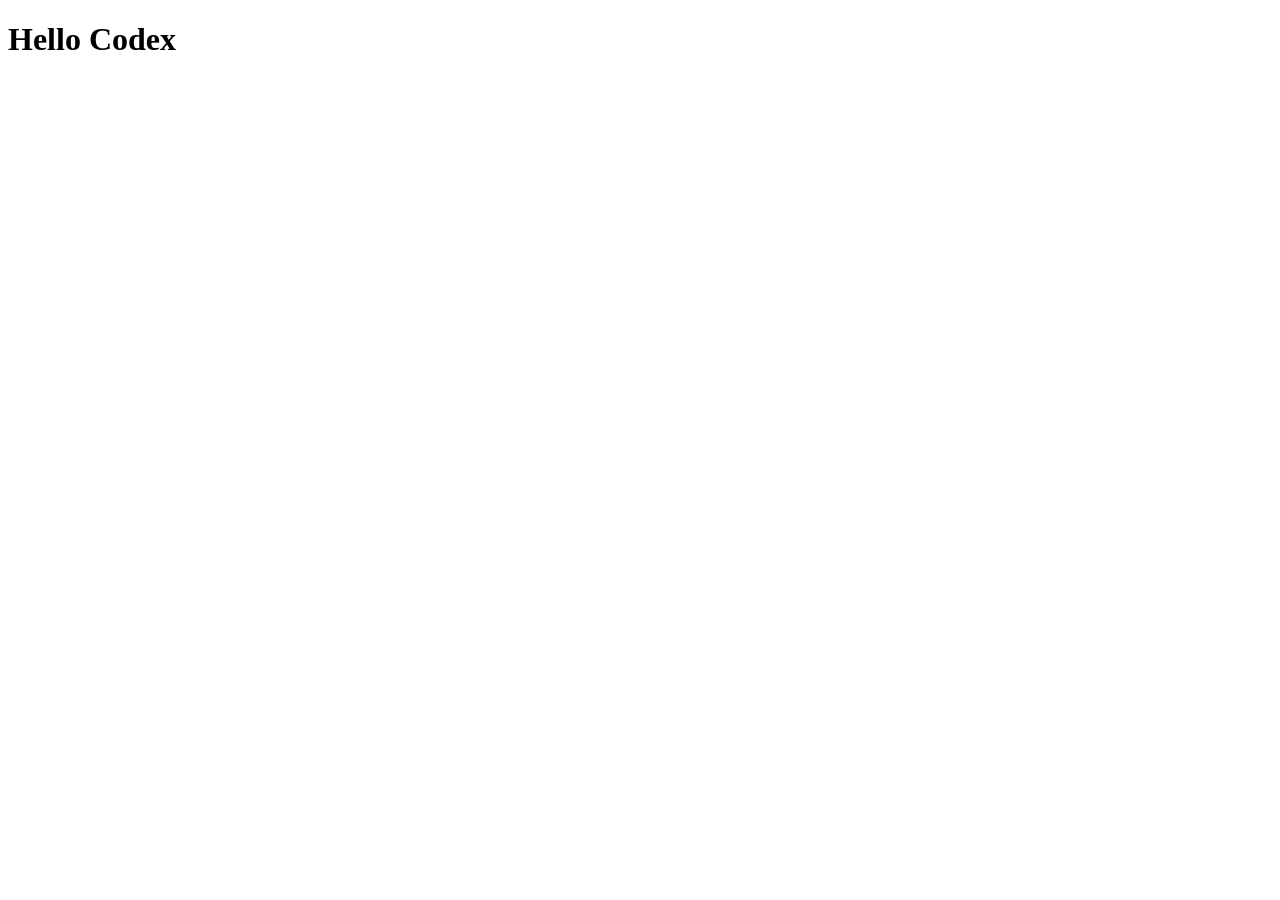
==== index.html @ dff5cc1d "Add index.html with Hello Codex and usage docs" ====
<!doctype html>
<html lang="ja">
  <head>
    <meta charset="UTF-8" />
    <meta name="viewport" content="width=device-width, initial-scale=1.0" />
    <title>Hello Codex</title>
  </head>
  <body>
    <h1>Hello Codex</h1>
  </body>
</html>
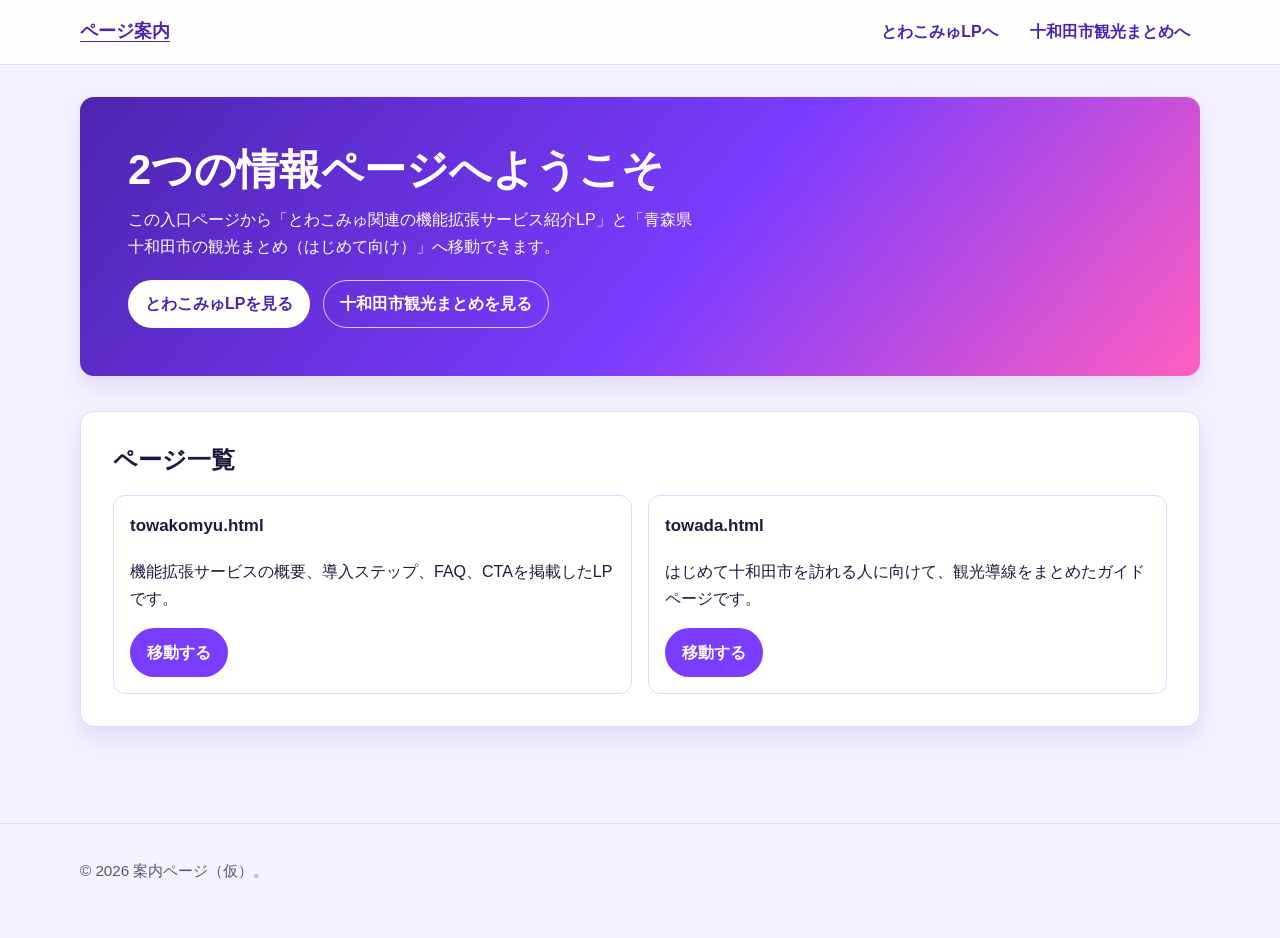
==== commit 918c3cbd: "Normalize all HTML href paths to explicit relative URLs" ====
--- a/index.html
+++ b/index.html
@@ -3,9 +3,69 @@
   <head>
     <meta charset="UTF-8" />
     <meta name="viewport" content="width=device-width, initial-scale=1.0" />
-    <title>Hello Codex</title>
+    <title>案内ページ | とわこみゅ・十和田市まとめ</title>
+    <meta
+      name="description"
+      content="とわこみゅ機能拡張サービス紹介ページと、青森県十和田市の観光まとめページへの入口です。"
+    />
+    <meta property="og:type" content="website" />
+    <meta property="og:title" content="案内ページ | とわこみゅ・十和田市まとめ" />
+    <meta
+      property="og:description"
+      content="2つのページ（とわこみゅLP／十和田市観光まとめ）へ移動できます。"
+    />
+    <meta property="og:url" content="https://example.com/index.html" />
+    <meta property="og:image" content="https://example.com/ogp-index.jpg" />
+    <link rel="stylesheet" href="./assets/styles.css" />
   </head>
   <body>
-    <h1>Hello Codex</h1>
+    <header class="site-header">
+      <div class="container site-header__inner">
+        <a class="brand" href="./index.html">ページ案内</a>
+        <nav aria-label="グローバルナビゲーション">
+          <ul class="nav-list">
+            <li><a href="./towakomyu.html">とわこみゅLPへ</a></li>
+            <li><a href="./towada.html">十和田市観光まとめへ</a></li>
+          </ul>
+        </nav>
+      </div>
+    </header>
+
+    <main>
+      <div class="container">
+        <section class="hero" aria-labelledby="index-hero-title">
+          <h1 id="index-hero-title">2つの情報ページへようこそ</h1>
+          <p>
+            この入口ページから「とわこみゅ関連の機能拡張サービス紹介LP」と「青森県十和田市の観光まとめ（はじめて向け）」へ移動できます。
+          </p>
+          <div class="btn-row">
+            <a class="btn btn-primary" href="./towakomyu.html">とわこみゅLPを見る</a>
+            <a class="btn btn-secondary" href="./towada.html">十和田市観光まとめを見る</a>
+          </div>
+        </section>
+
+        <section class="section" aria-labelledby="index-links-title">
+          <h2 id="index-links-title">ページ一覧</h2>
+          <div class="grid grid--cards">
+            <article class="card">
+              <h3>towakomyu.html</h3>
+              <p>機能拡張サービスの概要、導入ステップ、FAQ、CTAを掲載したLPです。</p>
+              <a class="btn btn-primary" href="./towakomyu.html">移動する</a>
+            </article>
+            <article class="card">
+              <h3>towada.html</h3>
+              <p>はじめて十和田市を訪れる人に向けて、観光導線をまとめたガイドページです。</p>
+              <a class="btn btn-primary" href="./towada.html">移動する</a>
+            </article>
+          </div>
+        </section>
+      </div>
+    </main>
+
+    <footer>
+      <div class="container">
+        <p>© 2026 案内ページ（仮）。</p>
+      </div>
+    </footer>
   </body>
 </html>
--- a/assets/styles.css
+++ b/assets/styles.css
@@ -0,0 +1,300 @@
+:root {
+  --bg: #f5f2ff;
+  --surface: #ffffff;
+  --text: #22183d;
+  --muted: #5d5279;
+  --primary: #7a3cff;
+  --primary-strong: #4e24af;
+  --accent: #ff5fbf;
+  --border: #e2d8ff;
+  --shadow: 0 10px 24px rgba(78, 36, 175, 0.12);
+  --radius: 14px;
+  --container: min(1120px, 92vw);
+}
+
+* {
+  box-sizing: border-box;
+}
+
+html,
+body {
+  margin: 0;
+  padding: 0;
+}
+
+body {
+  font-family: "Hiragino Kaku Gothic ProN", "Yu Gothic", "Meiryo", sans-serif;
+  color: var(--text);
+  background: var(--bg);
+  line-height: 1.7;
+  overflow-wrap: break-word;
+}
+
+a {
+  color: var(--primary-strong);
+  text-underline-offset: 0.2em;
+}
+
+a:focus-visible,
+button:focus-visible {
+  outline: 3px solid #ffb3e1;
+  outline-offset: 2px;
+}
+
+img {
+  max-width: 100%;
+  display: block;
+}
+
+.container {
+  width: var(--container);
+  margin-inline: auto;
+}
+
+.site-header {
+  background: rgba(255, 255, 255, 0.92);
+  backdrop-filter: blur(8px);
+  border-bottom: 1px solid var(--border);
+  position: sticky;
+  top: 0;
+  z-index: 50;
+}
+
+.site-header__inner {
+  display: flex;
+  align-items: center;
+  justify-content: space-between;
+  gap: 1rem;
+  min-height: 64px;
+}
+
+.brand {
+  font-size: 1.1rem;
+  font-weight: 700;
+  color: var(--primary-strong);
+}
+
+.nav-list {
+  display: flex;
+  gap: 0.7rem;
+  list-style: none;
+  margin: 0;
+  padding: 0;
+  flex-wrap: wrap;
+}
+
+.nav-list a {
+  display: inline-block;
+  padding: 0.35rem 0.65rem;
+  border-radius: 999px;
+  text-decoration: none;
+  color: var(--primary-strong);
+  font-weight: 700;
+}
+
+.nav-list a:hover,
+.nav-list a:focus-visible {
+  background: #eaf0ff;
+}
+
+main {
+  padding: 2rem 0 4rem;
+}
+
+.hero {
+  background: linear-gradient(130deg, #4e24af 0%, #7a3cff 55%, #ff5fbf 100%);
+  color: #fff;
+  border-radius: var(--radius);
+  padding: clamp(1.7rem, 4vw, 3rem);
+  box-shadow: var(--shadow);
+}
+
+.hero h1 {
+  line-height: 1.2;
+  margin-top: 0;
+  margin-bottom: 0.7rem;
+  font-size: clamp(1.6rem, 4vw, 2.6rem);
+}
+
+.hero p {
+  margin: 0;
+  max-width: 65ch;
+}
+
+.btn-row {
+  display: flex;
+  gap: 0.8rem;
+  flex-wrap: wrap;
+  margin-top: 1.2rem;
+}
+
+.btn {
+  border: 1px solid transparent;
+  border-radius: 999px;
+  padding: 0.6rem 1rem;
+  font-weight: 700;
+  display: inline-block;
+  text-decoration: none;
+  cursor: pointer;
+}
+
+.btn-primary {
+  background: var(--primary);
+  color: #fff;
+}
+
+.btn-secondary {
+  background: #fff;
+  color: var(--primary-strong);
+  border-color: #d6c8ff;
+}
+
+.hero .btn-primary {
+  background: #fff;
+  color: var(--primary-strong);
+}
+
+.hero .btn-secondary {
+  background: transparent;
+  color: #fff;
+  border-color: rgba(255, 255, 255, 0.75);
+}
+
+.section {
+  margin-top: 2.2rem;
+  background: var(--surface);
+  border: 1px solid var(--border);
+  border-radius: var(--radius);
+  padding: clamp(1.2rem, 3vw, 2rem);
+  box-shadow: var(--shadow);
+}
+
+.section h2 {
+  margin-top: 0;
+  line-height: 1.3;
+}
+
+.grid {
+  display: grid;
+  gap: 1rem;
+}
+
+.grid--cards {
+  grid-template-columns: repeat(auto-fit, minmax(220px, 1fr));
+}
+
+.card {
+  border: 1px solid var(--border);
+  border-radius: 12px;
+  padding: 1rem;
+  background: #fff;
+}
+
+[id] {
+  scroll-margin-top: 84px;
+}
+
+.card h3 {
+  margin-top: 0;
+  font-size: 1.06rem;
+}
+
+.steps {
+  list-style: none;
+  margin: 1rem 0 0;
+  padding: 0;
+  display: grid;
+  gap: 0.8rem;
+}
+
+.steps li {
+  border-left: 5px solid var(--accent);
+  background: #fbf7ff;
+  border-radius: 8px;
+  padding: 0.8rem 0.9rem;
+}
+
+.faq {
+  display: grid;
+  gap: 0.6rem;
+}
+
+.faq details {
+  border: 1px solid var(--border);
+  border-radius: 8px;
+  padding: 0.75rem 0.9rem;
+  background: #fff;
+}
+
+.faq summary {
+  cursor: pointer;
+  font-weight: 700;
+}
+
+.notice {
+  border-left: 4px solid #a34dff;
+  background: #f4eaff;
+  padding: 0.8rem 1rem;
+  border-radius: 8px;
+}
+
+.fake-map {
+  background: repeating-linear-gradient(
+    45deg,
+    #e8edf6,
+    #e8edf6 12px,
+    #dce5f4 12px,
+    #dce5f4 24px
+  );
+  border: 1px dashed #8ea6cc;
+  border-radius: 10px;
+  min-height: 220px;
+  display: grid;
+  place-items: center;
+  color: #334f7a;
+  font-weight: 700;
+  text-align: center;
+  padding: 1rem;
+}
+
+.form-grid {
+  display: grid;
+  gap: 0.8rem;
+}
+
+label {
+  display: grid;
+  gap: 0.35rem;
+  font-weight: 700;
+}
+
+input,
+textarea,
+select {
+  border: 1px solid #b4c2d6;
+  border-radius: 8px;
+  padding: 0.65rem;
+  font: inherit;
+  width: 100%;
+}
+
+footer {
+  margin-top: 2rem;
+  border-top: 1px solid var(--border);
+  padding: 1.2rem 0 2.4rem;
+  color: var(--muted);
+  font-size: 0.95rem;
+}
+
+@media (max-width: 700px) {
+  .site-header__inner {
+    flex-direction: column;
+    justify-content: center;
+    align-items: flex-start;
+    padding: 0.65rem 0;
+  }
+
+  .nav-list {
+    width: 100%;
+  }
+}
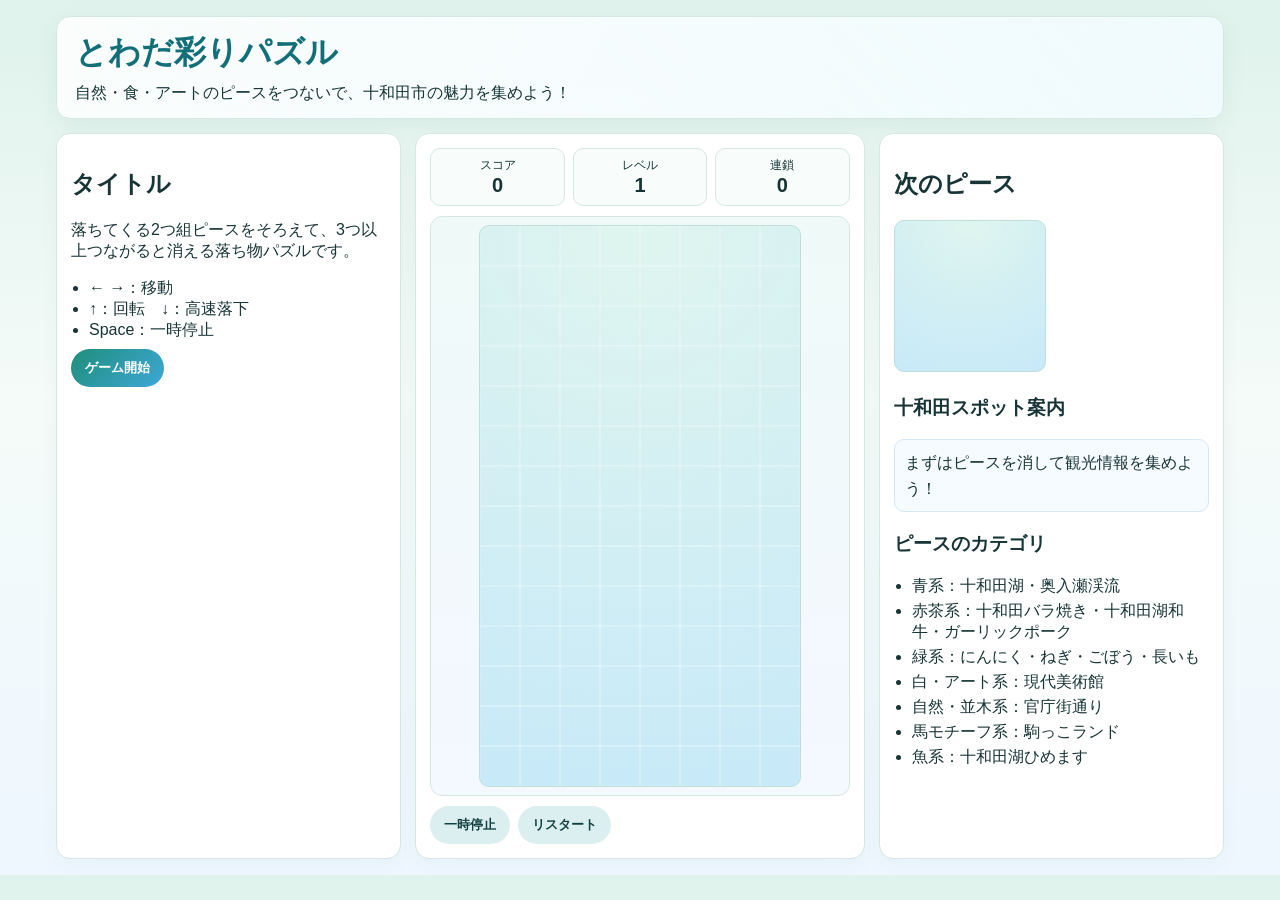
==== commit 13f5993c: "MUプラグイン版のとわこみゅゲームを実装" ====
--- a/index.html
+++ b/index.html
@@ -1,71 +1,65 @@
-<!doctype html>
+<!DOCTYPE html>
 <html lang="ja">
   <head>
     <meta charset="UTF-8" />
     <meta name="viewport" content="width=device-width, initial-scale=1.0" />
-    <title>案内ページ | とわこみゅ・十和田市まとめ</title>
-    <meta
-      name="description"
-      content="とわこみゅ機能拡張サービス紹介ページと、青森県十和田市の観光まとめページへの入口です。"
-    />
-    <meta property="og:type" content="website" />
-    <meta property="og:title" content="案内ページ | とわこみゅ・十和田市まとめ" />
-    <meta
-      property="og:description"
-      content="2つのページ（とわこみゅLP／十和田市観光まとめ）へ移動できます。"
-    />
-    <meta property="og:url" content="https://example.com/index.html" />
-    <meta property="og:image" content="https://example.com/ogp-index.jpg" />
-    <link rel="stylesheet" href="./assets/styles.css" />
+    <title>とわだ彩りパズル</title>
+    <link rel="stylesheet" href="style.css" />
   </head>
   <body>
-    <header class="site-header">
-      <div class="container site-header__inner">
-        <a class="brand" href="./index.html">ページ案内</a>
-        <nav aria-label="グローバルナビゲーション">
-          <ul class="nav-list">
-            <li><a href="./towakomyu.html">とわこみゅLPへ</a></li>
-            <li><a href="./towada.html">十和田市観光まとめへ</a></li>
+    <div class="app-shell">
+      <header class="hero">
+        <h1>とわだ彩りパズル</h1>
+        <p>
+          自然・食・アートのピースをつないで、十和田市の魅力を集めよう！
+        </p>
+      </header>
+
+      <main class="game-layout">
+        <section class="panel title-panel" id="titlePanel">
+          <h2>タイトル</h2>
+          <p>
+            落ちてくる2つ組ピースをそろえて、3つ以上つながると消える落ち物パズルです。
+          </p>
+          <ul>
+            <li>← →：移動</li>
+            <li>↑：回転　↓：高速落下</li>
+            <li>Space：一時停止</li>
           </ul>
-        </nav>
-      </div>
-    </header>
+          <button id="startButton" class="primary">ゲーム開始</button>
+        </section>
 
-    <main>
-      <div class="container">
-        <section class="hero" aria-labelledby="index-hero-title">
-          <h1 id="index-hero-title">2つの情報ページへようこそ</h1>
-          <p>
-            この入口ページから「とわこみゅ関連の機能拡張サービス紹介LP」と「青森県十和田市の観光まとめ（はじめて向け）」へ移動できます。
-          </p>
-          <div class="btn-row">
-            <a class="btn btn-primary" href="./towakomyu.html">とわこみゅLPを見る</a>
-            <a class="btn btn-secondary" href="./towada.html">十和田市観光まとめを見る</a>
+        <section class="panel play-panel">
+          <div class="status-grid">
+            <div class="status-item"><span>スコア</span><strong id="score">0</strong></div>
+            <div class="status-item"><span>レベル</span><strong id="level">1</strong></div>
+            <div class="status-item"><span>連鎖</span><strong id="chain">0</strong></div>
+          </div>
+
+          <div class="board-wrap">
+            <canvas id="gameCanvas" width="320" height="560" aria-label="ゲーム盤面"></canvas>
+            <div id="overlayMessage" class="overlay hidden"></div>
+          </div>
+
+          <div class="control-row">
+            <button id="pauseButton">一時停止</button>
+            <button id="restartButton">リスタート</button>
           </div>
         </section>
 
-        <section class="section" aria-labelledby="index-links-title">
-          <h2 id="index-links-title">ページ一覧</h2>
-          <div class="grid grid--cards">
-            <article class="card">
-              <h3>towakomyu.html</h3>
-              <p>機能拡張サービスの概要、導入ステップ、FAQ、CTAを掲載したLPです。</p>
-              <a class="btn btn-primary" href="./towakomyu.html">移動する</a>
-            </article>
-            <article class="card">
-              <h3>towada.html</h3>
-              <p>はじめて十和田市を訪れる人に向けて、観光導線をまとめたガイドページです。</p>
-              <a class="btn btn-primary" href="./towada.html">移動する</a>
-            </article>
-          </div>
-        </section>
-      </div>
-    </main>
+        <aside class="panel side-panel">
+          <h2>次のピース</h2>
+          <canvas id="nextCanvas" width="150" height="150"></canvas>
 
-    <footer>
-      <div class="container">
-        <p>© 2026 案内ページ（仮）。</p>
-      </div>
-    </footer>
+          <h3>十和田スポット案内</h3>
+          <p id="spotMessage">まずはピースを消して観光情報を集めよう！</p>
+
+          <h3>ピースのカテゴリ</h3>
+          <ul class="legend" id="legend"></ul>
+        </aside>
+      </main>
+    </div>
+
+    <script src="script.js"></script>
   </body>
 </html>
--- a/style.css
+++ b/style.css
@@ -0,0 +1,186 @@
+:root {
+  --bg: #f4fbf8;
+  --panel: #ffffff;
+  --line: #d5e8df;
+  --text: #173436;
+  --accent: #1f8e7a;
+  --accent-2: #3ea7d8;
+}
+
+* {
+  box-sizing: border-box;
+}
+
+body {
+  margin: 0;
+  font-family: "Hiragino Kaku Gothic ProN", "Yu Gothic", sans-serif;
+  color: var(--text);
+  background: linear-gradient(180deg, #dff2ec 0%, var(--bg) 45%, #eef7ff 100%);
+}
+
+.app-shell {
+  max-width: 1200px;
+  margin: 0 auto;
+  padding: 16px;
+}
+
+.hero {
+  border: 1px solid var(--line);
+  border-radius: 14px;
+  background: linear-gradient(120deg, #ffffffc4, #f0fbffde),
+    repeating-linear-gradient(45deg, #ffffff66 0 14px, #f6fffb66 14px 28px);
+  padding: 14px 18px;
+  box-shadow: 0 8px 24px #0d53480f;
+}
+
+.hero h1 {
+  margin: 0;
+  color: #126f78;
+}
+
+.hero p {
+  margin: 8px 0 0;
+}
+
+.game-layout {
+  display: grid;
+  grid-template-columns: 1fr 1.3fr 1fr;
+  gap: 14px;
+  margin-top: 14px;
+}
+
+.panel {
+  background: var(--panel);
+  border-radius: 14px;
+  border: 1px solid var(--line);
+  padding: 14px;
+  box-shadow: 0 6px 20px #0d53480a;
+}
+
+.title-panel ul,
+.legend {
+  margin: 8px 0;
+  padding-left: 18px;
+}
+
+button {
+  border: none;
+  background: #dceff0;
+  color: #134143;
+  border-radius: 999px;
+  padding: 10px 14px;
+  font-weight: 700;
+  cursor: pointer;
+  transition: transform 0.15s ease, filter 0.15s ease;
+}
+
+button:hover {
+  transform: translateY(-1px);
+  filter: brightness(1.03);
+}
+
+.primary {
+  background: linear-gradient(135deg, var(--accent), var(--accent-2));
+  color: white;
+}
+
+.status-grid {
+  display: grid;
+  grid-template-columns: repeat(3, 1fr);
+  gap: 8px;
+  margin-bottom: 10px;
+}
+
+.status-item {
+  border: 1px solid var(--line);
+  border-radius: 10px;
+  padding: 8px;
+  text-align: center;
+  background: #f8fdfc;
+}
+
+.status-item span {
+  display: block;
+  font-size: 12px;
+}
+
+.status-item strong {
+  font-size: 20px;
+}
+
+.board-wrap {
+  position: relative;
+  display: flex;
+  justify-content: center;
+  padding: 8px;
+  background: linear-gradient(180deg, #effaf8, #f4f8ff);
+  border-radius: 12px;
+  border: 1px solid var(--line);
+}
+
+#gameCanvas,
+#nextCanvas {
+  background: radial-gradient(circle at top, #dff5ef, #c7e9f8);
+  border-radius: 10px;
+  border: 1px solid #bfded7;
+}
+
+.overlay {
+  position: absolute;
+  inset: 0;
+  display: grid;
+  place-items: center;
+  text-align: center;
+  font-size: 28px;
+  font-weight: 800;
+  color: #ffffff;
+  text-shadow: 0 2px 8px #00000088;
+  background: #0d4e5b80;
+  border-radius: 12px;
+  animation: pop 0.25s ease;
+  white-space: pre-line;
+}
+
+.hidden {
+  display: none;
+}
+
+.control-row {
+  margin-top: 10px;
+  display: flex;
+  gap: 8px;
+}
+
+#spotMessage {
+  min-height: 3.6em;
+  line-height: 1.6;
+  background: #f6fbff;
+  border: 1px solid #d5e6f5;
+  border-radius: 10px;
+  padding: 10px;
+}
+
+.legend li {
+  margin-bottom: 4px;
+}
+
+@keyframes pop {
+  from {
+    transform: scale(0.95);
+    opacity: 0;
+  }
+  to {
+    transform: scale(1);
+    opacity: 1;
+  }
+}
+
+@media (max-width: 980px) {
+  .game-layout {
+    grid-template-columns: 1fr;
+  }
+
+  .control-row {
+    justify-content: center;
+  }
+}
